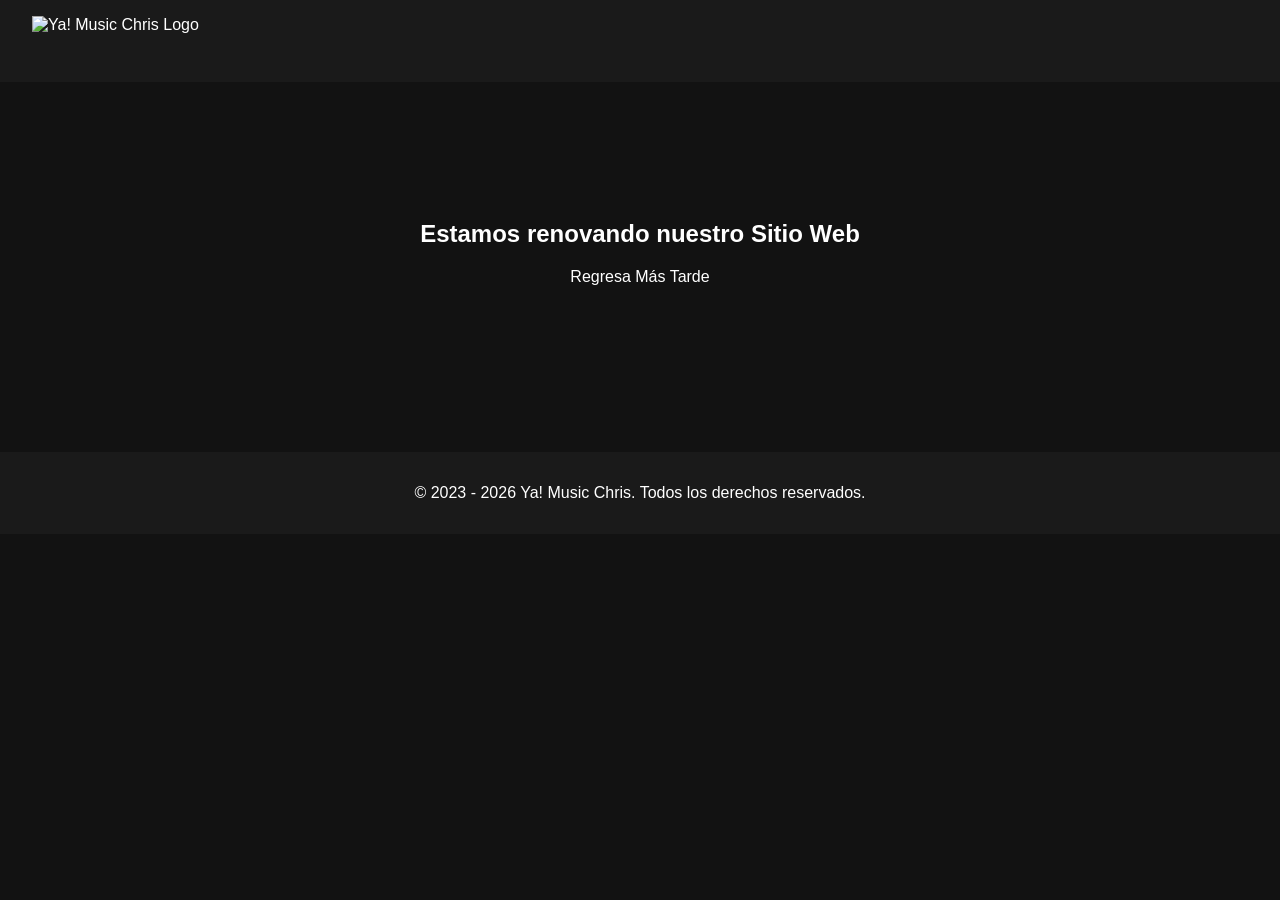
==== index.html @ 41fcadd3 "Add spacing in hero section of index.html" ====
<!DOCTYPE html>
<html lang="es">
<head>
    <meta charset="UTF-8">
    <meta name="viewport" content="width=device-width, initial-scale=1.0">
    <title>Estamos renovando nuestro Sitio Web - regresa más tarde</title>
    <link rel="icon" href="https://yamusicchris.github.io/C.png" type="image/x-icon">
    <style>
        /* CSS Embebido */
        body {
            margin: 0;
            font-family: 'Segoe UI', Tahoma, Geneva, Verdana, sans-serif;
            background-color: #121212;
            color: #ffffff;
        }
        a {
            color: #1DB954;
            text-decoration: none;
        }
        a:hover {
            text-decoration: underline;
        }
        header {
            display: flex;
            align-items: center;
            justify-content: space-between;
            padding: 1rem 2rem;
            background-color: #1a1a1a;
            position: sticky;
            top: 0;
            z-index: 1000;
        }
        header img {
            height: 50px;
        }
        nav a {
            margin-left: 2rem;
            font-weight: bold;
        }
        section {
            padding: 4rem 2rem;
            max-width: 1000px;
            margin: 0 auto;
            text-align: center;
        }
        .hero img {
            width: 100%;
            max-height: 400px;
            object-fit: cover;
            border-radius: 10px;
            margin-bottom: 2rem;
        }
        footer {
            text-align: center;
            padding: 2rem;
            background-color: #1a1a1a;
            margin-top: 2rem;
        }
        .video-container {
    position: relative;
    width: 100%;
    max-width: 1000px;
    margin: 0 auto;
    aspect-ratio: 16 / 9;
    overflow: hidden;
    border-radius: 12px;
}

.video-container iframe {
    position: absolute;
    inset: 0;
    width: 100%;
    height: 100%;
    border: none;
}
    </style>
</head>
<body>

<header>
    <img src="https://yamusicchris.github.io/icon.png" alt="Ya! Music Chris Logo">
</header>

<section class="hero">
    <br>
    <br>
    <br>
    <h1>Estamos renovando nuestro Sitio Web</h1>
    <p>Regresa Más Tarde</p>
    <br>
    <br>
    <br>
</section>

<footer>
    &copy; 2023 - 2026 Ya! Music Chris. Todos los derechos reservados.
</footer>

<script>
    console.log("Bienvenido a la consola de tu navegador, de la misma forma a la plataforma oficial de Ya! Music Chris en Español");
</script>

</body>
</html>
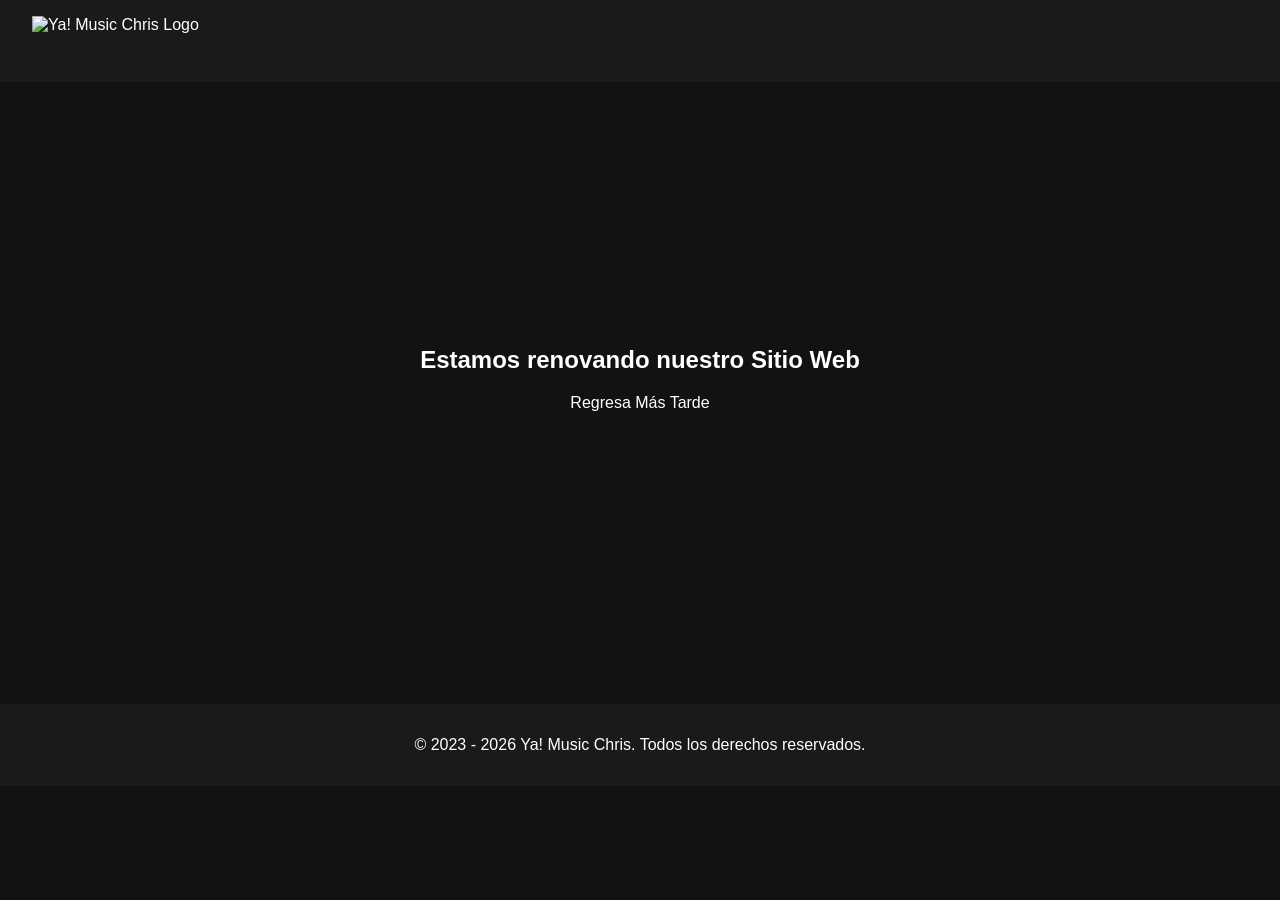
==== commit 8ea6fc64: "Add line breaks to hero section for improved spacing Added additional line breaks for spacing in the" ====
--- a/index.html
+++ b/index.html
@@ -85,8 +85,22 @@
     <br>
     <br>
     <br>
+    <br>
+    <br>
+    <br>
+    <br>
+    <br>
+    <br>
+    <br>
     <h1>Estamos renovando nuestro Sitio Web</h1>
     <p>Regresa Más Tarde</p>
+    <br>
+    <br>
+    <br>
+    <br>
+    <br>
+    <br>
+    <br>
     <br>
     <br>
     <br>
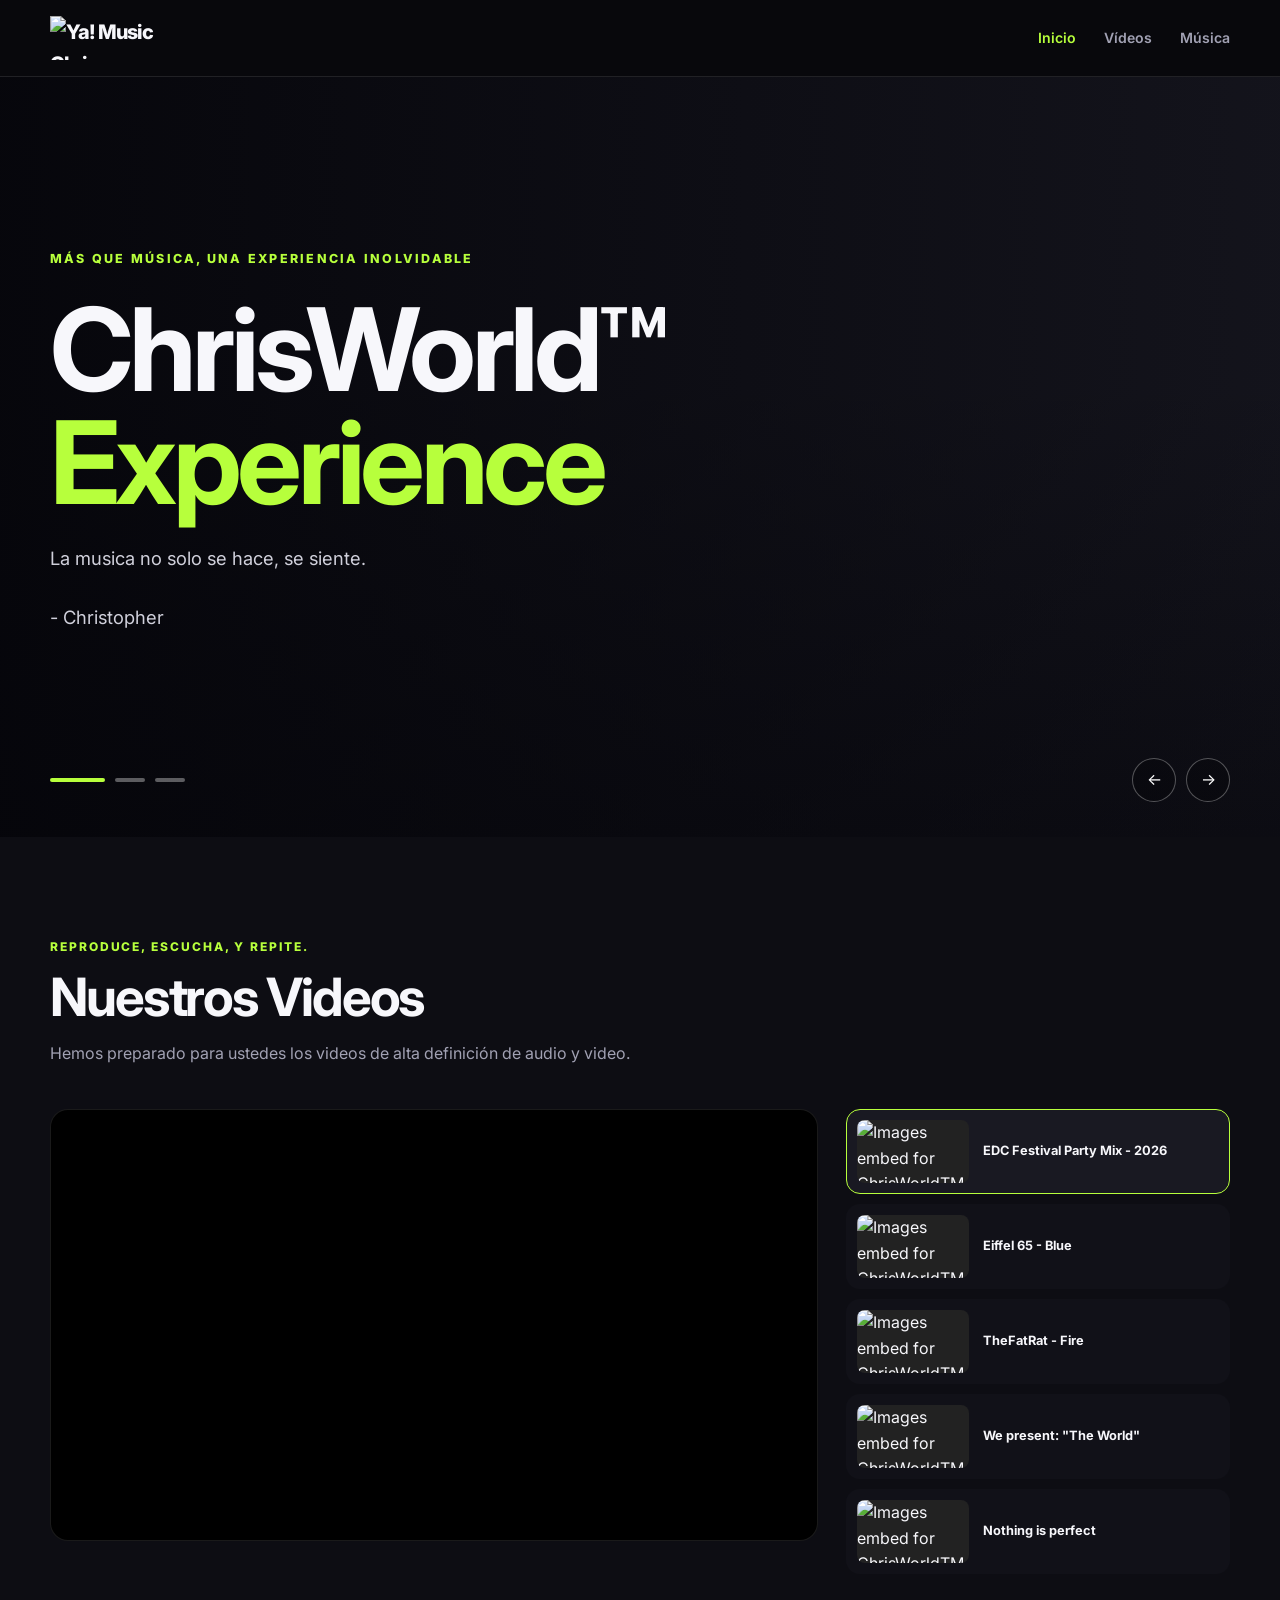
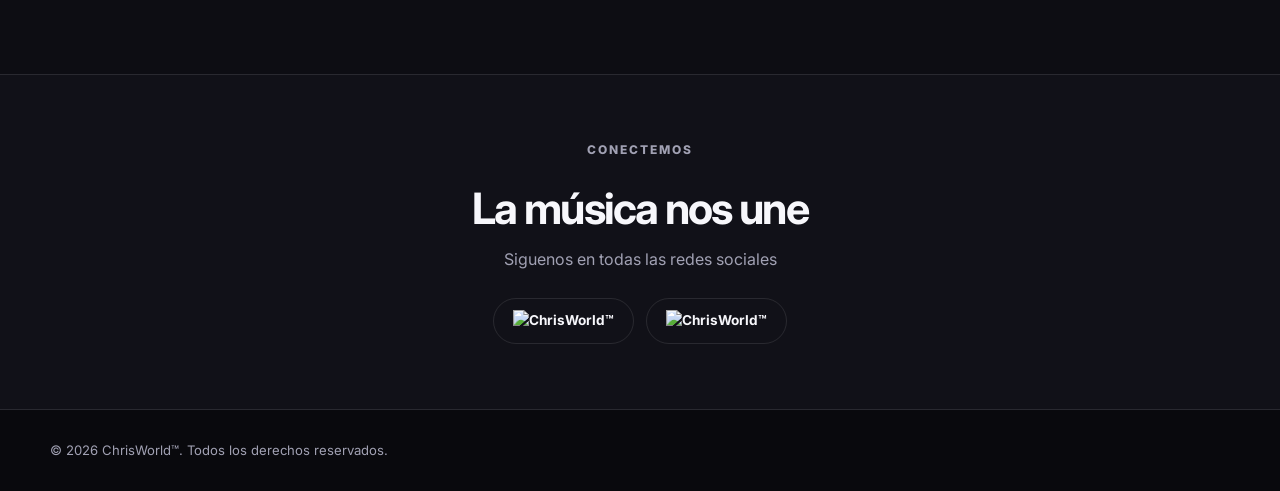
==== commit b5e5d28f: "Update index.html" ====
--- a/index.html
+++ b/index.html
@@ -1,118 +1,1261 @@
 <!DOCTYPE html>
 <html lang="es">
 <head>
-    <meta charset="UTF-8">
-    <meta name="viewport" content="width=device-width, initial-scale=1.0">
-    <title>Estamos renovando nuestro Sitio Web - regresa más tarde</title>
-    <link rel="icon" href="https://yamusicchris.github.io/C.png" type="image/x-icon">
-    <style>
-        /* CSS Embebido */
-        body {
-            margin: 0;
-            font-family: 'Segoe UI', Tahoma, Geneva, Verdana, sans-serif;
-            background-color: #121212;
-            color: #ffffff;
-        }
-        a {
-            color: #1DB954;
-            text-decoration: none;
-        }
-        a:hover {
-            text-decoration: underline;
-        }
-        header {
-            display: flex;
-            align-items: center;
-            justify-content: space-between;
-            padding: 1rem 2rem;
-            background-color: #1a1a1a;
-            position: sticky;
-            top: 0;
-            z-index: 1000;
-        }
-        header img {
-            height: 50px;
-        }
-        nav a {
-            margin-left: 2rem;
-            font-weight: bold;
-        }
-        section {
-            padding: 4rem 2rem;
-            max-width: 1000px;
-            margin: 0 auto;
-            text-align: center;
-        }
-        .hero img {
-            width: 100%;
-            max-height: 400px;
-            object-fit: cover;
-            border-radius: 10px;
-            margin-bottom: 2rem;
-        }
-        footer {
-            text-align: center;
-            padding: 2rem;
-            background-color: #1a1a1a;
-            margin-top: 2rem;
-        }
-        .video-container {
-    position: relative;
-    width: 100%;
-    max-width: 1000px;
-    margin: 0 auto;
-    aspect-ratio: 16 / 9;
-    overflow: hidden;
-    border-radius: 12px;
-}
-
-.video-container iframe {
-    position: absolute;
-    inset: 0;
-    width: 100%;
-    height: 100%;
-    border: none;
-}
-    </style>
+  <meta charset="UTF-8">
+  <meta name="viewport" content="width=device-width, initial-scale=1">
+  <meta name="theme-color" content="#09090d">
+
+  <title>Ya! Music Chris | Una experiencia inolvidable</title>
+
+  <link rel="icon" href="https://yamusicchris.github.io/C.png" type="image/png">
+  
+    <link rel="preconnect" href="https://fonts.googleapis.com">
+  <link rel="preconnect" href="https://fonts.gstatic.com" crossorigin>
+  <link href="https://fonts.googleapis.com/css2?family=Inter:wght@400;500;600;700;800&display=swap" rel="stylesheet">
+
+  <style>
+    /* =========================
+       VARIABLES Y BASE
+    ========================= */
+
+    :root {
+      color-scheme: dark;
+      --bg: #09090d;
+      --surface: #111118;
+      --surface-light: #191922;
+      --text: #f7f7fb;
+      --muted: #a1a1b3;
+      --accent: #b7ff3c;
+      --border: rgba(255,255,255,.1);
+      --radius: 18px;
+      --container: 1180px;
+    }
+
+    * {
+      box-sizing: border-box;
+      margin: 0;
+      padding: 0;
+    }
+
+    html {
+      scroll-behavior: smooth;
+      scroll-padding-top: 90px;
+    }
+
+    body {
+      background: var(--bg);
+      color: var(--text);
+      font-family: "Inter", sans-serif;
+      line-height: 1.6;
+      -webkit-font-smoothing: antialiased;
+    }
+
+    body, button, a {
+      -webkit-tap-highlight-color: transparent;
+    }
+
+    img {
+      display: block;
+      width: 100%;
+      height: auto;
+    }
+
+    a {
+      color: inherit;
+      text-decoration: none;
+    }
+
+    button {
+      font: inherit;
+    }
+
+    button, a {
+      touch-action: manipulation;
+    }
+
+    button:focus-visible,
+    a:focus-visible {
+      outline: 2px solid var(--accent);
+      outline-offset: 4px;
+    }
+
+    .container {
+      width: min(var(--container), calc(100% - 40px));
+      margin-inline: auto;
+    }
+
+    .section {
+      padding: 100px 0;
+    }
+
+    .section-header {
+      margin-bottom: 42px;
+    }
+
+    .eyebrow {
+      color: var(--accent);
+      font-size: .75rem;
+      font-weight: 800;
+      letter-spacing: .16em;
+      text-transform: uppercase;
+      margin-bottom: 12px;
+    }
+
+    h1, h2, h3, h4 {
+      line-height: 1.12;
+      letter-spacing: -.04em;
+    }
+
+    h2 {
+      font-size: clamp(2rem, 5vw, 3.3rem);
+    }
+
+    .section-description {
+      color: var(--muted);
+      margin-top: 14px;
+      max-width: 620px;
+    }
+
+    .section-header.center {
+      text-align: center;
+    }
+
+    .section-header.center .section-description {
+      margin-inline: auto;
+    }
+
+    .button {
+      display: inline-flex;
+      align-items: center;
+      justify-content: center;
+      gap: 10px;
+      min-height: 48px;
+      padding: 0 23px;
+      border-radius: 999px;
+      border: 1px solid transparent;
+      font-size: .9rem;
+      font-weight: 700;
+      transition: transform .2s, background .2s, color .2s;
+      cursor: pointer;
+    }
+
+    .button:hover {
+      transform: translateY(-2px);
+    }
+
+    .button-primary {
+      background: var(--accent);
+      color: #10120a;
+    }
+
+    .button-primary:hover {
+      background: #d0ff82;
+    }
+
+    .button-outline {
+      border-color: var(--border);
+      background: rgba(255,255,255,.04);
+    }
+
+    .button-outline:hover {
+      background: white;
+      color: #111;
+    }
+
+    /* =========================
+       NAVEGACIÓN
+    ========================= */
+
+    .site-header {
+      position: sticky;
+      top: 0;
+      z-index: 100;
+      background: rgba(9,9,13,.85);
+      backdrop-filter: blur(18px);
+      border-bottom: 1px solid var(--border);
+    }
+
+    .navbar {
+      min-height: 76px;
+      display: flex;
+      align-items: center;
+      justify-content: space-between;
+      gap: 24px;
+    }
+
+    .brand {
+      display: inline-flex;
+      align-items: center;
+      gap: 12px;
+      font-weight: 800;
+      font-size: 1.25rem;
+      letter-spacing: -.05em;
+    }
+
+    .brand img {
+      width: 148px;
+      max-height: 44px;
+      object-fit: contain;
+      object-position: left center;
+    }
+
+    .brand-symbol {
+      display: grid;
+      place-items: center;
+      width: 38px;
+      height: 38px;
+      background: var(--accent);
+      color: #111;
+      border-radius: 12px;
+    }
+
+    .nav-links {
+      display: flex;
+      align-items: center;
+      gap: 28px;
+      list-style: none;
+    }
+
+    .nav-links a {
+      color: var(--muted);
+      font-size: .88rem;
+      font-weight: 600;
+      transition: color .2s;
+    }
+
+    .nav-links a:hover,
+    .nav-links a.active {
+      color: var(--accent);
+    }
+
+    .menu-toggle {
+      display: none;
+      width: 44px;
+      height: 44px;
+      border: 1px solid var(--border);
+      background: var(--surface);
+      color: white;
+      border-radius: 12px;
+      cursor: pointer;
+      font-size: 1.35rem;
+    }
+
+    /* =========================
+       PORTADA / CARRUSEL
+    ========================= */
+
+    .hero {
+      position: relative;
+      min-height: min(760px, calc(100svh - 76px));
+      overflow: hidden;
+      isolation: isolate;
+      background: #171720;
+    }
+
+    .hero-slide {
+      position: absolute;
+      inset: 0;
+      display: flex;
+      align-items: center;
+      opacity: 0;
+      visibility: hidden;
+      transition: opacity .8s ease, visibility .8s;
+      background-size: cover;
+      background-position: center;
+    }
+
+    .hero-slide.active {
+      opacity: 1;
+      visibility: visible;
+      z-index: 1;
+    }
+
+    .hero-slide::before {
+      content: "";
+      position: absolute;
+      inset: 0;
+      z-index: -1;
+      background:
+        linear-gradient(90deg, rgba(5,5,10,.92), rgba(5,5,10,.45) 65%, rgba(5,5,10,.2)),
+        linear-gradient(0deg, rgba(5,5,10,.5), transparent 60%);
+    }
+
+    .hero-content {
+      max-width: 800px;
+      padding-block: 100px;
+    }
+
+    .hero-kicker {
+      color: var(--accent);
+      text-transform: uppercase;
+      letter-spacing: .18em;
+      font-size: .78rem;
+      font-weight: 800;
+      margin-bottom: 24px;
+    }
+
+    .hero h1 {
+      font-size: clamp(3.5rem, 9vw, 7.5rem);
+      line-height: .98;
+      margin-bottom: 25px;
+      max-width: 850px;
+    }
+
+    .hero h1 span {
+      color: var(--accent);
+    }
+
+    .hero-description {
+      color: #d0d0db;
+      font-size: clamp(1rem, 2vw, 1.15rem);
+      max-width: 530px;
+      margin-bottom: 32px;
+    }
+
+    .hero-controls {
+      position: absolute;
+      z-index: 5;
+      bottom: 35px;
+      left: 50%;
+      width: min(var(--container), calc(100% - 40px));
+      transform: translateX(-50%);
+      display: flex;
+      align-items: center;
+      gap: 10px;
+    }
+
+    .hero-dot {
+      width: 30px;
+      height: 4px;
+      border: 0;
+      border-radius: 5px;
+      background: rgba(255,255,255,.35);
+      cursor: pointer;
+      transition: width .25s, background .25s;
+    }
+
+    .hero-dot.active {
+      width: 55px;
+      background: var(--accent);
+    }
+
+    .hero-arrow {
+      margin-left: auto;
+      width: 44px;
+      height: 44px;
+      border: 1px solid rgba(255,255,255,.3);
+      background: rgba(0,0,0,.2);
+      color: white;
+      border-radius: 50%;
+      cursor: pointer;
+    }
+
+    .hero-arrow + .hero-arrow {
+      margin-left: 0;
+    }
+
+    /* =========================
+       EVENTO DESTACADO
+    ========================= */
+
+    .featured {
+      background:
+        radial-gradient(ellipse at 15% 20%, rgba(183,255,60,.08), transparent 45%),
+        var(--bg);
+    }
+
+    .featured-card {
+      display: grid;
+      grid-template-columns: 1.15fr 1fr;
+      overflow: hidden;
+      border: 1px solid var(--border);
+      border-radius: 26px;
+      background: var(--surface);
+    }
+
+    .featured-image {
+      min-height: 350px;
+      background: #20202b url("images/events-02-571x313.jpg") center/cover no-repeat;
+    }
+
+    .featured-content {
+      display: flex;
+      flex-direction: column;
+      justify-content: center;
+      align-items: flex-start;
+      padding: clamp(25px, 5vw, 60px);
+    }
+
+    .featured-content h3 {
+      font-size: clamp(2rem, 4vw, 3.4rem);
+      margin-bottom: 18px;
+    }
+
+    .featured-content p {
+      color: var(--muted);
+      margin-bottom: 25px;
+    }
+
+    .event-meta {
+      color: var(--accent);
+      font-size: .85rem;
+      font-weight: 700;
+      margin-bottom: 15px;
+    }
+
+    /* =========================
+       VIDEOS
+    ========================= */
+
+    .video-section {
+      background: #0d0d13;
+    }
+
+    .video-layout {
+      display: grid;
+      grid-template-columns: minmax(0, 1.6fr) minmax(260px, .8fr);
+      gap: 28px;
+      align-items: start;
+    }
+
+    .video-player {
+      overflow: hidden;
+      aspect-ratio: 16 / 9;
+      border-radius: var(--radius);
+      background: #000;
+      border: 1px solid var(--border);
+    }
+
+    .video-player iframe {
+      width: 100%;
+      height: 100%;
+      border: 0;
+    }
+
+    .video-list {
+      display: grid;
+      gap: 10px;
+    }
+
+    .video-item {
+      display: grid;
+      grid-template-columns: 112px 1fr;
+      align-items: center;
+      gap: 14px;
+      padding: 10px;
+      text-align: left;
+      border: 1px solid transparent;
+      border-radius: 14px;
+      background: var(--surface);
+      color: var(--text);
+      cursor: pointer;
+      transition: background .2s, border-color .2s;
+    }
+
+    .video-item:hover,
+    .video-item.active {
+      background: var(--surface-light);
+      border-color: var(--accent);
+    }
+
+    .video-item img {
+      aspect-ratio: 16 / 9;
+      object-fit: cover;
+      border-radius: 8px;
+      background: #222;
+    }
+
+    .video-item span {
+      font-size: .8rem;
+      font-weight: 700;
+      line-height: 1.4;
+    }
+
+    /* =========================
+       GALERÍA
+    ========================= */
+
+    .gallery-grid {
+      display: grid;
+      grid-template-columns: repeat(4, minmax(0, 1fr));
+      gap: 16px;
+    }
+
+    .gallery-card {
+      position: relative;
+      overflow: hidden;
+      aspect-ratio: 4 / 5;
+      border-radius: var(--radius);
+      background: var(--surface);
+      isolation: isolate;
+    }
+
+    .gallery-card img {
+      width: 100%;
+      height: 100%;
+      object-fit: cover;
+      transition: transform .5s;
+    }
+
+    .gallery-card:hover img {
+      transform: scale(1.07);
+    }
+
+    .gallery-card::after {
+      content: "";
+      position: absolute;
+      inset: 30% 0 0;
+      background: linear-gradient(transparent, rgba(0,0,0,.9));
+      z-index: 0;
+    }
+
+    .gallery-caption {
+      position: absolute;
+      z-index: 1;
+      left: 20px;
+      right: 15px;
+      bottom: 20px;
+    }
+
+    .gallery-caption h3 {
+      font-size: 1.1rem;
+      margin-bottom: 5px;
+    }
+
+    .gallery-caption time {
+      color: #ddd;
+      font-size: .78rem;
+    }
+
+    /* =========================
+       NOTICIAS
+    ========================= */
+
+    .news-section {
+      background: #0d0d13;
+    }
+
+    .news-grid {
+      display: grid;
+      grid-template-columns: repeat(3, minmax(0, 1fr));
+      gap: 24px;
+    }
+
+    .news-card {
+      overflow: hidden;
+      border: 1px solid var(--border);
+      border-radius: var(--radius);
+      background: var(--surface);
+      transition: transform .25s, border-color .25s;
+    }
+
+    .news-card:hover {
+      transform: translateY(-5px);
+      border-color: rgba(183,255,60,.5);
+    }
+
+    .news-image {
+      overflow: hidden;
+      aspect-ratio: 4 / 3;
+      background: #20202b;
+    }
+
+    .news-image img {
+      height: 100%;
+      object-fit: cover;
+      transition: transform .4s;
+    }
+
+    .news-card:hover .news-image img {
+      transform: scale(1.05);
+    }
+
+    .news-content {
+      padding: 25px;
+    }
+
+    .news-content time {
+      color: var(--accent);
+      font-size: .77rem;
+      font-weight: 700;
+    }
+
+    .news-content h3 {
+      font-size: 1.15rem;
+      margin: 14px 0 18px;
+      line-height: 1.4;
+      letter-spacing: -.02em;
+    }
+
+    .text-link {
+      display: inline-flex;
+      align-items: center;
+      gap: 8px;
+      color: var(--accent);
+      font-size: .86rem;
+      font-weight: 700;
+    }
+
+    .text-link:hover {
+      text-decoration: underline;
+    }
+
+    /* =========================
+       GIRA Y FECHAS
+    ========================= */
+
+    .tour-section {
+      background:
+        radial-gradient(ellipse at 85% 40%, rgba(183,255,60,.06), transparent 45%),
+        var(--bg);
+    }
+
+    .tour-layout {
+      display: grid;
+      grid-template-columns: .8fr 1.2fr;
+      gap: 55px;
+      align-items: start;
+    }
+
+    .tour-intro {
+      position: sticky;
+      top: 110px;
+    }
+
+    .tour-intro p {
+      color: var(--muted);
+      margin: 20px 0 28px;
+    }
+
+    .tour-list {
+      display: grid;
+      gap: 12px;
+    }
+
+    .tour-item {
+      display: grid;
+      grid-template-columns: 64px 1fr auto;
+      gap: 20px;
+      align-items: center;
+      padding: 20px;
+      border: 1px solid var(--border);
+      border-radius: 16px;
+      background: var(--surface);
+      transition: border-color .2s;
+    }
+
+    .tour-item:hover {
+      border-color: var(--accent);
+    }
+
+    .tour-date {
+      text-align: center;
+      color: var(--accent);
+    }
+
+    .tour-date strong {
+      display: block;
+      font-size: 1.8rem;
+      line-height: 1.1;
+    }
+
+    .tour-date span {
+      font-size: .7rem;
+      text-transform: uppercase;
+      font-weight: 800;
+    }
+
+    .tour-info h3 {
+      font-size: 1rem;
+      letter-spacing: -.02em;
+      margin-bottom: 5px;
+    }
+
+    .tour-info p {
+      color: var(--muted);
+      font-size: .8rem;
+    }
+
+    .tour-item .button {
+      min-height: 38px;
+      padding-inline: 15px;
+      font-size: .78rem;
+    }
+
+    /* =========================
+       REDES Y PIE DE PÁGINA
+    ========================= */
+
+    .social-section {
+      padding: 65px 0;
+      border-block: 1px solid var(--border);
+      text-align: center;
+      background: var(--surface);
+    }
+
+    .social-section h2 {
+      font-size: clamp(1.8rem, 4vw, 2.7rem);
+      margin-bottom: 15px;
+    }
+
+    .social-section p {
+      color: var(--muted);
+      margin-bottom: 25px;
+    }
+
+    .social-links {
+      display: flex;
+      justify-content: center;
+      flex-wrap: wrap;
+      gap: 12px;
+    }
+
+    .social-links a {
+      padding: 11px 19px;
+      border: 1px solid var(--border);
+      border-radius: 999px;
+      font-size: .85rem;
+      font-weight: 700;
+      transition: color .2s, border-color .2s;
+    }
+
+    .social-links a:hover {
+      color: var(--accent);
+      border-color: var(--accent);
+    }
+
+    .site-footer {
+      padding: 30px 0;
+    }
+
+    .footer-inner {
+      display: flex;
+      justify-content: space-between;
+      align-items: center;
+      flex-wrap: wrap;
+      gap: 18px;
+    }
+
+    .footer-inner p,
+    .footer-inner a {
+      color: var(--muted);
+      font-size: .82rem;
+    }
+
+    .footer-inner a:hover {
+      color: var(--accent);
+    }
+
+    /* =========================
+       RESPONSIVE
+    ========================= */
+
+    @media (max-width: 900px) {
+      .nav-links {
+        gap: 17px;
+      }
+
+      .navbar > .button {
+        display: none;
+      }
+
+      .video-layout {
+        grid-template-columns: 1fr;
+      }
+
+      .video-list {
+        grid-template-columns: repeat(2, minmax(0, 1fr));
+      }
+
+      .gallery-grid {
+        grid-template-columns: repeat(2, minmax(0, 1fr));
+      }
+
+      .tour-layout {
+        grid-template-columns: 1fr;
+        gap: 35px;
+      }
+
+      .tour-intro {
+        position: static;
+      }
+    }
+
+    @media (max-width: 640px) {
+      .container {
+        width: calc(100% - 32px);
+      }
+
+      .section {
+        padding: 70px 0;
+      }
+
+      .navbar {
+        min-height: 68px;
+      }
+
+      .brand img {
+        width: 125px;
+      }
+
+      .menu-toggle {
+        display: block;
+      }
+
+      .nav-links {
+        position: absolute;
+        top: calc(100% + 1px);
+        left: 0;
+        right: 0;
+        display: none;
+        flex-direction: column;
+        align-items: stretch;
+        gap: 0;
+        padding: 10px 16px 18px;
+        background: #0d0d13;
+        border-bottom: 1px solid var(--border);
+      }
+
+      .nav-links.open {
+        display: flex;
+      }
+
+      .nav-links a {
+        display: block;
+        padding: 13px 8px;
+      }
+
+      .hero {
+        min-height: 650px;
+        min-height: min(740px, calc(100svh - 68px));
+      }
+
+      .hero-slide {
+        background-position: 60% center;
+      }
+
+      .hero-slide::before {
+        background: linear-gradient(90deg, rgba(5,5,10,.88), rgba(5,5,10,.4)),
+                    linear-gradient(0deg, rgba(5,5,10,.65), transparent);
+      }
+
+      .hero-content {
+        padding-block: 75px;
+      }
+
+      .hero h1 {
+        font-size: clamp(3rem, 13vw, 5rem);
+      }
+
+      .hero-controls {
+        bottom: 20px;
+      }
+
+      .featured-card {
+        grid-template-columns: 1fr;
+      }
+
+      .featured-image {
+        min-height: 240px;
+      }
+
+      .featured-content {
+        padding: 28px;
+      }
+
+      .video-list {
+        grid-template-columns: 1fr;
+      }
+
+      .gallery-grid {
+        gap: 10px;
+      }
+
+      .gallery-caption {
+        left: 12px;
+        bottom: 12px;
+      }
+
+      .gallery-caption h3 {
+        font-size: .9rem;
+      }
+
+      .news-grid {
+        grid-template-columns: 1fr;
+      }
+
+      .tour-item {
+        grid-template-columns: 48px 1fr;
+        gap: 14px;
+        padding: 15px;
+      }
+
+      .tour-date strong {
+        font-size: 1.5rem;
+      }
+
+      .tour-item .button {
+        grid-column: 2;
+        justify-self: start;
+      }
+
+      .footer-inner {
+        flex-direction: column;
+        align-items: flex-start;
+      }
+    }
+
+    @media (prefers-reduced-motion: reduce) {
+      *,
+      *::before,
+      *::after {
+        scroll-behavior: auto !important;
+        animation-duration: .01ms !important;
+        transition-duration: .01ms !important;
+      }
+    }
+  </style>
 </head>
+
 <body>
 
-<header>
-    <img src="https://yamusicchris.github.io/icon.png" alt="Ya! Music Chris Logo">
-</header>
-
-<section class="hero">
-    <br>
-    <br>
-    <br>
-    <br>
-    <br>
-    <br>
-    <br>
-    <br>
-    <br>
-    <br>
-    <h1>Estamos renovando nuestro Sitio Web</h1>
-    <p>Regresa Más Tarde</p>
-    <br>
-    <br>
-    <br>
-    <br>
-    <br>
-    <br>
-    <br>
-    <br>
-    <br>
-    <br>
-</section>
-
-<footer>
-    &copy; 2023 - 2026 Ya! Music Chris. Todos los derechos reservados.
-</footer>
-
-<script>
-    console.log("Bienvenido a la consola de tu navegador, de la misma forma a la plataforma oficial de Ya! Music Chris en Español");
-</script>
+  <!-- NAVEGACIÓN -->
+  <header class="site-header">
+    <nav class="navbar container" aria-label="Navegación principal">
+
+      <a class="brand" href="#inicio">
+        <img
+          src="https://yamusicchris.github.io/icon.png"
+          alt="Ya! Music Chris"
+          width="30"
+          height="30"
+        >
+      </a>
+
+      <button
+        class="menu-toggle"
+        type="button"
+        aria-label="Abrir menú"
+        aria-expanded="false"
+        aria-controls="nav-links"
+      >
+        ☰
+      </button>
+      
+      <ul class="nav-links" id="nav-links">
+        <li><a class="active" href="#inicio">Inicio</a></li>
+        <li><a href="#videos">Vídeos</a></li>
+        <li><a href="https://example.com">Música</a></li>
+      </ul>
+    </nav>
+  </header>
+  
+  <main>
+
+    <!-- Part 1 -->
+    <section class="hero" id="inicio" aria-label="Presentación">
+
+      <article
+        class="hero-slide active"
+        aria-hidden="false"
+      >
+        <div class="container">
+          <div class="hero-content">
+            <p class="hero-kicker">Más que música, una experiencia inolvidable</p>
+            <h1>ChrisWorld™ <span>Experience</span></h1>
+            <p class="hero-description">
+               La musica no solo se hace, se siente.
+              <br>
+              <br>
+              - Christopher
+              <br>
+            </p>
+          </div>
+        </div>
+      </article>
+
+      <article
+        class="hero-slide"
+        aria-hidden="true"
+      >
+        <div class="container">
+          <div class="hero-content">
+            <p class="hero-kicker">Experimenta la mejor musica</p>
+            <h1>Elige tu <span>Musica Favorita</span></h1>
+            <p class="hero-description">
+              Seleccionamos, corregimos y creamos desde el corazón la musica que te puede encantar.
+              <br>
+              <br>
+              - Ya! Music Chris
+              <br>
+            </p>
+          </div>
+        </div>
+      </article>
+
+      <article
+        class="hero-slide"
+        aria-hidden="true"
+      >
+        <div class="container">
+          <div class="hero-content">
+            <p class="hero-kicker">El sonido del siguiente nivel</p>
+            <h1>Complementamos la <span>Alta Calidad</span></h1>
+            <p class="hero-description">
+             Con ChrisWorld™ la musica se convirtio de calidad común a una calidad impresionante y videos en 4K con la fluidez que impresiona.
+              <br>
+              <br>
+              - Ya! Gamer Chris
+              <br>
+            </p>
+          </div>
+        </div>
+      </article>
+
+      <div class="hero-controls" aria-label="Controles del carrusel">
+        <button class="hero-dot active" aria-label="Mostrar diapositiva 1" aria-pressed="true"></button>
+        <button class="hero-dot" aria-label="Mostrar diapositiva 2" aria-pressed="false"></button>
+        <button class="hero-dot" aria-label="Mostrar diapositiva 3" aria-pressed="false"></button>
+
+        <button class="hero-arrow" id="hero-prev" aria-label="Diapositiva anterior">←</button>
+        <button class="hero-arrow" id="hero-next" aria-label="Siguiente diapositiva">→</button>
+      </div>
+
+    </section>
+    
+    <!-- Part 2 -->
+    <section class="section video-section" id="videos">
+      <div class="container">
+
+        <div class="section-header">
+          <p class="eyebrow">Reproduce, escucha, y repite.</p>
+          <h2>Nuestros Videos</h2>
+          <p class="section-description">
+            Hemos preparado para ustedes los videos de alta definición de audio y video.
+          </p>
+        </div>
+
+        <div class="video-layout">
+
+          <div class="video-player">
+            <iframe
+              id="main-video"
+              src="https://www.youtube-nocookie.com/embed/hJcjKA6ChP8"
+              title="Video musical"
+              loading="lazy"
+              allow="accelerometer; autoplay; clipboard-write; encrypted-media; gyroscope; picture-in-picture; web-share"
+              referrerpolicy="strict-origin-when-cross-origin"
+              allowfullscreen
+            ></iframe>
+          </div>
+
+          <div class="video-list" aria-label="Seleccionar video">
+
+            <button class="video-item active" data-video="hJcjKA6ChP8">
+              <img src="https://yamusicchris.github.io/yt.covers.ymc.com/hJcjKA6ChP8.png" alt="Images embed for ChrisWorldTM" loading="lazy">
+              <span>EDC Festival Party Mix - 2026</span>
+            </button>
+
+            <button class="video-item" data-video="AyefSDCP_jM">
+              <img src="https://yamusicchris.github.io/yt.covers.ymc.com/AyefSDCP_jM.png" alt="Images embed for ChrisWorldTM" loading="lazy">
+              <span>Eiffel 65 - Blue</span>
+            </button>
+
+            <button class="video-item" data-video="dWav3cn7fWU">
+              <img src="https://yamusicchris.github.io/yt.covers.ymc.com/dWav3cn7fWU.png" alt="Images embed for ChrisWorldTM" loading="lazy">
+              <span>TheFatRat - Fire</span>
+            </button>
+
+            <button class="video-item" data-video="LlQKPcQcAPY">
+              <img src="https://yamusicchris.github.io/yt.covers.ymc.com/LlQKPcQcAPY.png" alt="Images embed for ChrisWorldTM" loading="lazy">
+              <span>We present: "The World"</span>
+            </button>
+
+            <button class="video-item" data-video="0oFWokJU8Co">
+              <img src="https://yamusicchris.github.io/yt.covers.ymc.com/0oFWokJU8Co.png" alt="Images embed for ChrisWorldTM" loading="lazy">
+              <span>Nothing is perfect</span>
+            </button>
+
+          </div>
+        </div>
+      </div>
+    </section>
+
+
+    <!-- REDES SOCIALES -->
+    <section class="social-section" id="contacto">
+      <div class="container">
+        <p class="eyebrow">Conectemos</p>
+        <h2>La música nos une</h2>
+        <p>Siguenos en todas las redes sociales</p>
+
+        <div class="social-links">
+          
+          <a href="https://instagram.com/ChrisWorldTM.Official" aria-label="Instagram"><img src="https://yamusicchris.github.io/instagram.png" alt="ChrisWorld™" style="max-height: 45px; width: 100%; object-fit: contain;"></a>
+          <a href="https://YouTube.com/@YaMusicChris.Official" aria-label="YouTube"><img src="https://yamusicchris.github.io/YouTube.png" alt="ChrisWorld™" style="max-height: 45px; width: 100%; object-fit: contain;"></a>
+        </div>
+      </div>
+    </section>
+
+  </main>
+
+  <!-- PIE DE PÁGINA -->
+  <footer class="site-footer">
+    <div class="container footer-inner">
+      <p>
+        © <span id="current-year"></span> ChrisWorld™.
+        Todos los derechos reservados.
+      </p>
+    </div>
+  </footer>
+
+  <script>
+    "use strict";
+
+    const menuToggle = document.querySelector(".menu-toggle");
+    const navLinks = document.querySelector(".nav-links");
+
+    function closeMenu() {
+      navLinks.classList.remove("open");
+      menuToggle.setAttribute("aria-expanded", "false");
+      menuToggle.setAttribute("aria-label", "Abrir menú");
+      menuToggle.textContent = "☰";
+    }
+
+    menuToggle.addEventListener("click", () => {
+      const isOpen = navLinks.classList.toggle("open");
+
+      menuToggle.setAttribute("aria-expanded", String(isOpen));
+      menuToggle.setAttribute(
+        "aria-label",
+        isOpen ? "Cerrar menú" : "Abrir menú"
+      );
+      menuToggle.textContent = isOpen ? "✕" : "☰";
+    });
+
+    navLinks.querySelectorAll("a").forEach(link => {
+      link.addEventListener("click", closeMenu);
+    });
+
+    document.addEventListener("keydown", event => {
+      if (event.key === "Escape") closeMenu();
+    });
+
+    /* =========================
+       CARRUSEL PRINCIPAL
+    ========================= */
+
+    const slides = [...document.querySelectorAll(".hero-slide")];
+    const dots = [...document.querySelectorAll(".hero-dot")];
+    const hero = document.querySelector(".hero");
+
+    let currentSlide = 0;
+    let carouselTimer;
+
+    const reducedMotion = window.matchMedia(
+      "(prefers-reduced-motion: reduce)"
+    );
+
+    function showSlide(index) {
+      currentSlide = (index + slides.length) % slides.length;
+
+      slides.forEach((slide, i) => {
+        const active = i === currentSlide;
+
+        slide.classList.toggle("active", active);
+        slide.setAttribute("aria-hidden", String(!active));
+      });
+
+      dots.forEach((dot, i) => {
+        const active = i === currentSlide;
+
+        dot.classList.toggle("active", active);
+        dot.setAttribute("aria-pressed", String(active));
+      });
+    }
+
+    function stopCarousel() {
+      clearInterval(carouselTimer);
+    }
+
+    function startCarousel() {
+      stopCarousel();
+
+      if (reducedMotion.matches) return;
+
+      carouselTimer = setInterval(() => {
+        showSlide(currentSlide + 1);
+      }, 5000);
+    }
+
+    dots.forEach((dot, i) => {
+      dot.addEventListener("click", () => {
+        showSlide(i);
+        startCarousel();
+      });
+    });
+
+    document.querySelector("#hero-prev").addEventListener("click", () => {
+      showSlide(currentSlide - 1);
+      startCarousel();
+    });
+
+    document.querySelector("#hero-next").addEventListener("click", () => {
+      showSlide(currentSlide + 1);
+      startCarousel();
+    });
+
+    hero.addEventListener("mouseenter", stopCarousel);
+    hero.addEventListener("mouseleave", startCarousel);
+
+    hero.addEventListener("focusin", stopCarousel);
+    hero.addEventListener("focusout", startCarousel);
+
+    document.addEventListener("visibilitychange", () => {
+      if (document.hidden) {
+        stopCarousel();
+      } else {
+        startCarousel();
+      }
+    });
+
+    reducedMotion.addEventListener("change", startCarousel);
+
+    startCarousel();
+
+    /* =========================
+       SELECTOR DE VIDEOS
+    ========================= */
+
+    const videoFrame = document.querySelector("#main-video");
+    const videoButtons = document.querySelectorAll(".video-item");
+
+    videoButtons.forEach(button => {
+      button.addEventListener("click", () => {
+        const videoId = button.dataset.video;
+
+        if (!videoId) return;
+
+        videoFrame.src =
+          "https://www.youtube-nocookie.com/embed/" +
+          encodeURIComponent(videoId);
+
+        videoButtons.forEach(item => {
+          const active = item === button;
+
+          item.classList.toggle("active", active);
+          item.setAttribute("aria-pressed", String(active));
+        });
+      });
+    });
+
+    /* =========================
+       AÑO AUTOMÁTICO
+    ========================= */
+
+    document.querySelector("#current-year").textContent =
+      new Date().getFullYear();
+  </script>
 
 </body>
 </html>
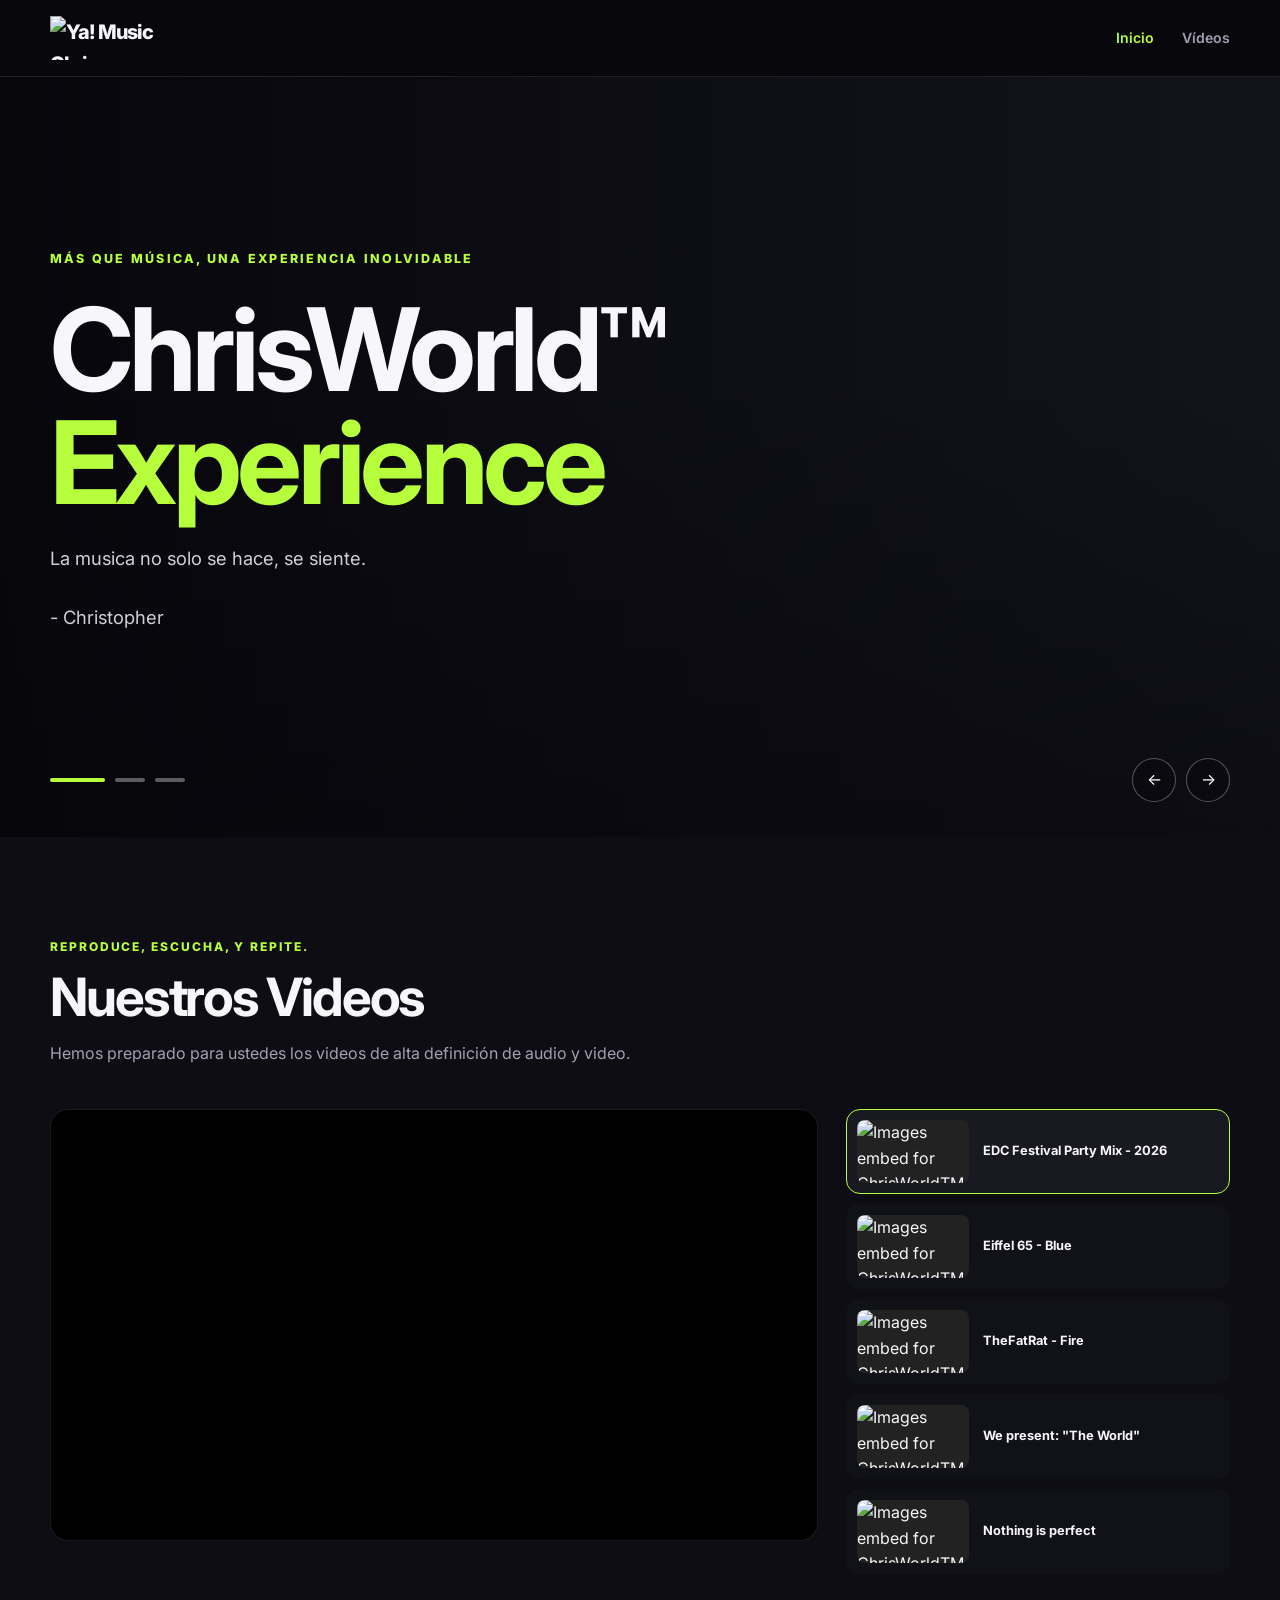
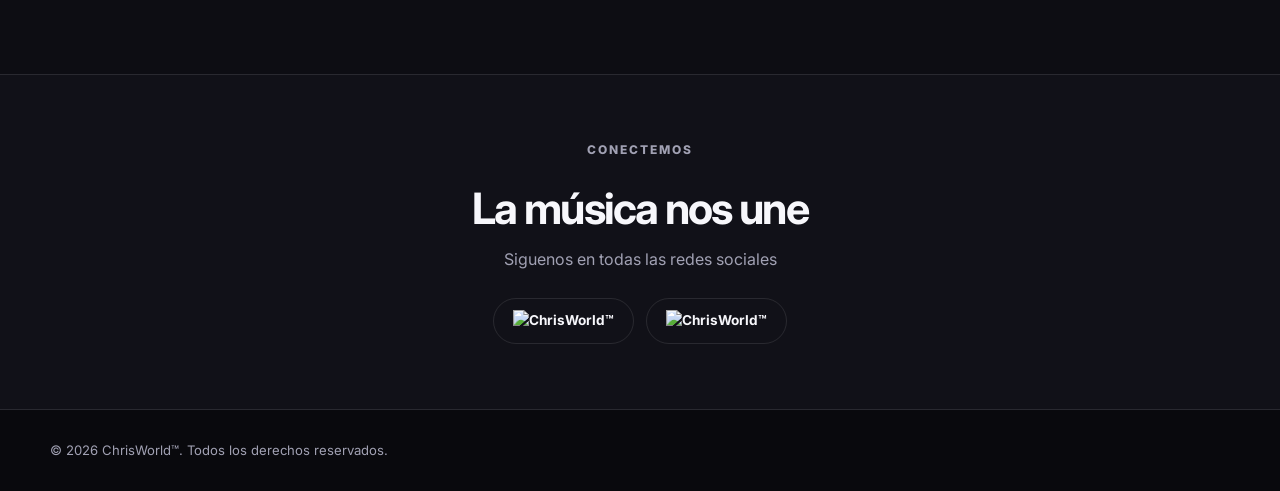
==== commit 125b82bf: "Remove Música link from navigation" ====
--- a/index.html
+++ b/index.html
@@ -945,7 +945,6 @@
       <ul class="nav-links" id="nav-links">
         <li><a class="active" href="#inicio">Inicio</a></li>
         <li><a href="#videos">Vídeos</a></li>
-        <li><a href="https://example.com">Música</a></li>
       </ul>
     </nav>
   </header>
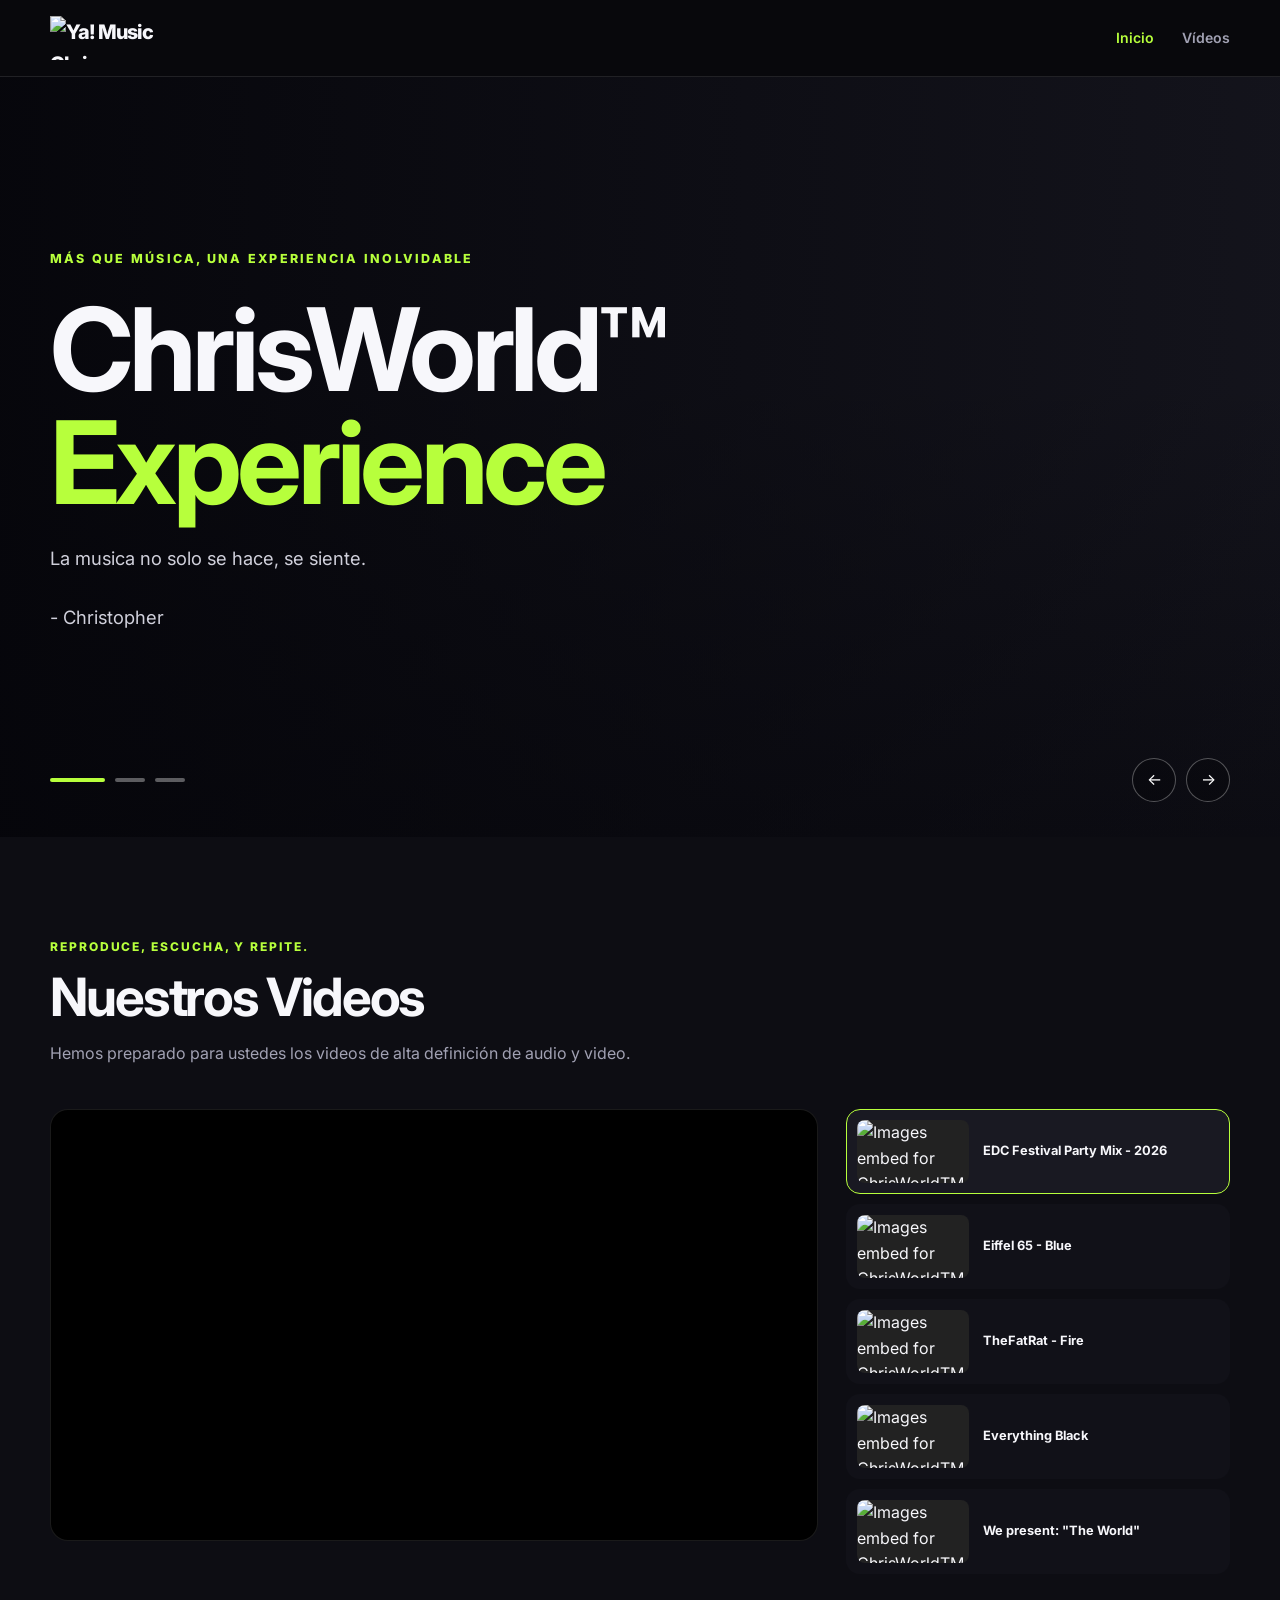
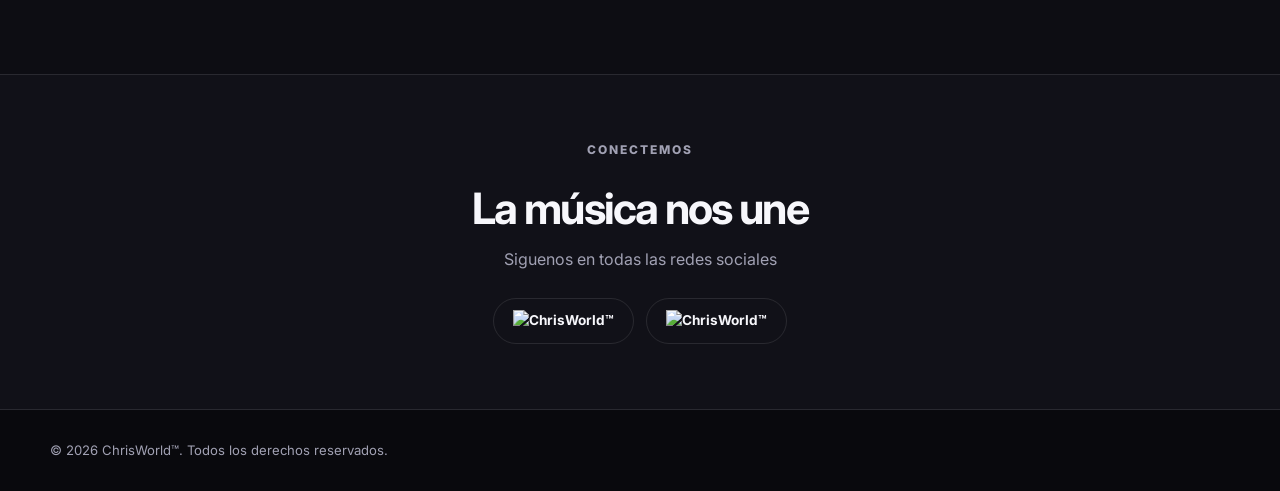
==== commit d4d7e8ac: "Update video items in index.html Removed a button for 'Nothing is perfect' and added a new button fo" ====
--- a/index.html
+++ b/index.html
@@ -1065,14 +1065,14 @@
               <span>TheFatRat - Fire</span>
             </button>
 
+            <button class="video-item" data-video="HrcMdZ9bzQ0">
+              <img src="https://yamusicchris.github.io/yt.covers.ymc.com/HrcMdZ9bzQ0.png" alt="Images embed for ChrisWorldTM" loading="lazy">
+              <span>Everything Black</span>
+            </button>
+            
             <button class="video-item" data-video="LlQKPcQcAPY">
               <img src="https://yamusicchris.github.io/yt.covers.ymc.com/LlQKPcQcAPY.png" alt="Images embed for ChrisWorldTM" loading="lazy">
               <span>We present: "The World"</span>
-            </button>
-
-            <button class="video-item" data-video="0oFWokJU8Co">
-              <img src="https://yamusicchris.github.io/yt.covers.ymc.com/0oFWokJU8Co.png" alt="Images embed for ChrisWorldTM" loading="lazy">
-              <span>Nothing is perfect</span>
             </button>
 
           </div>
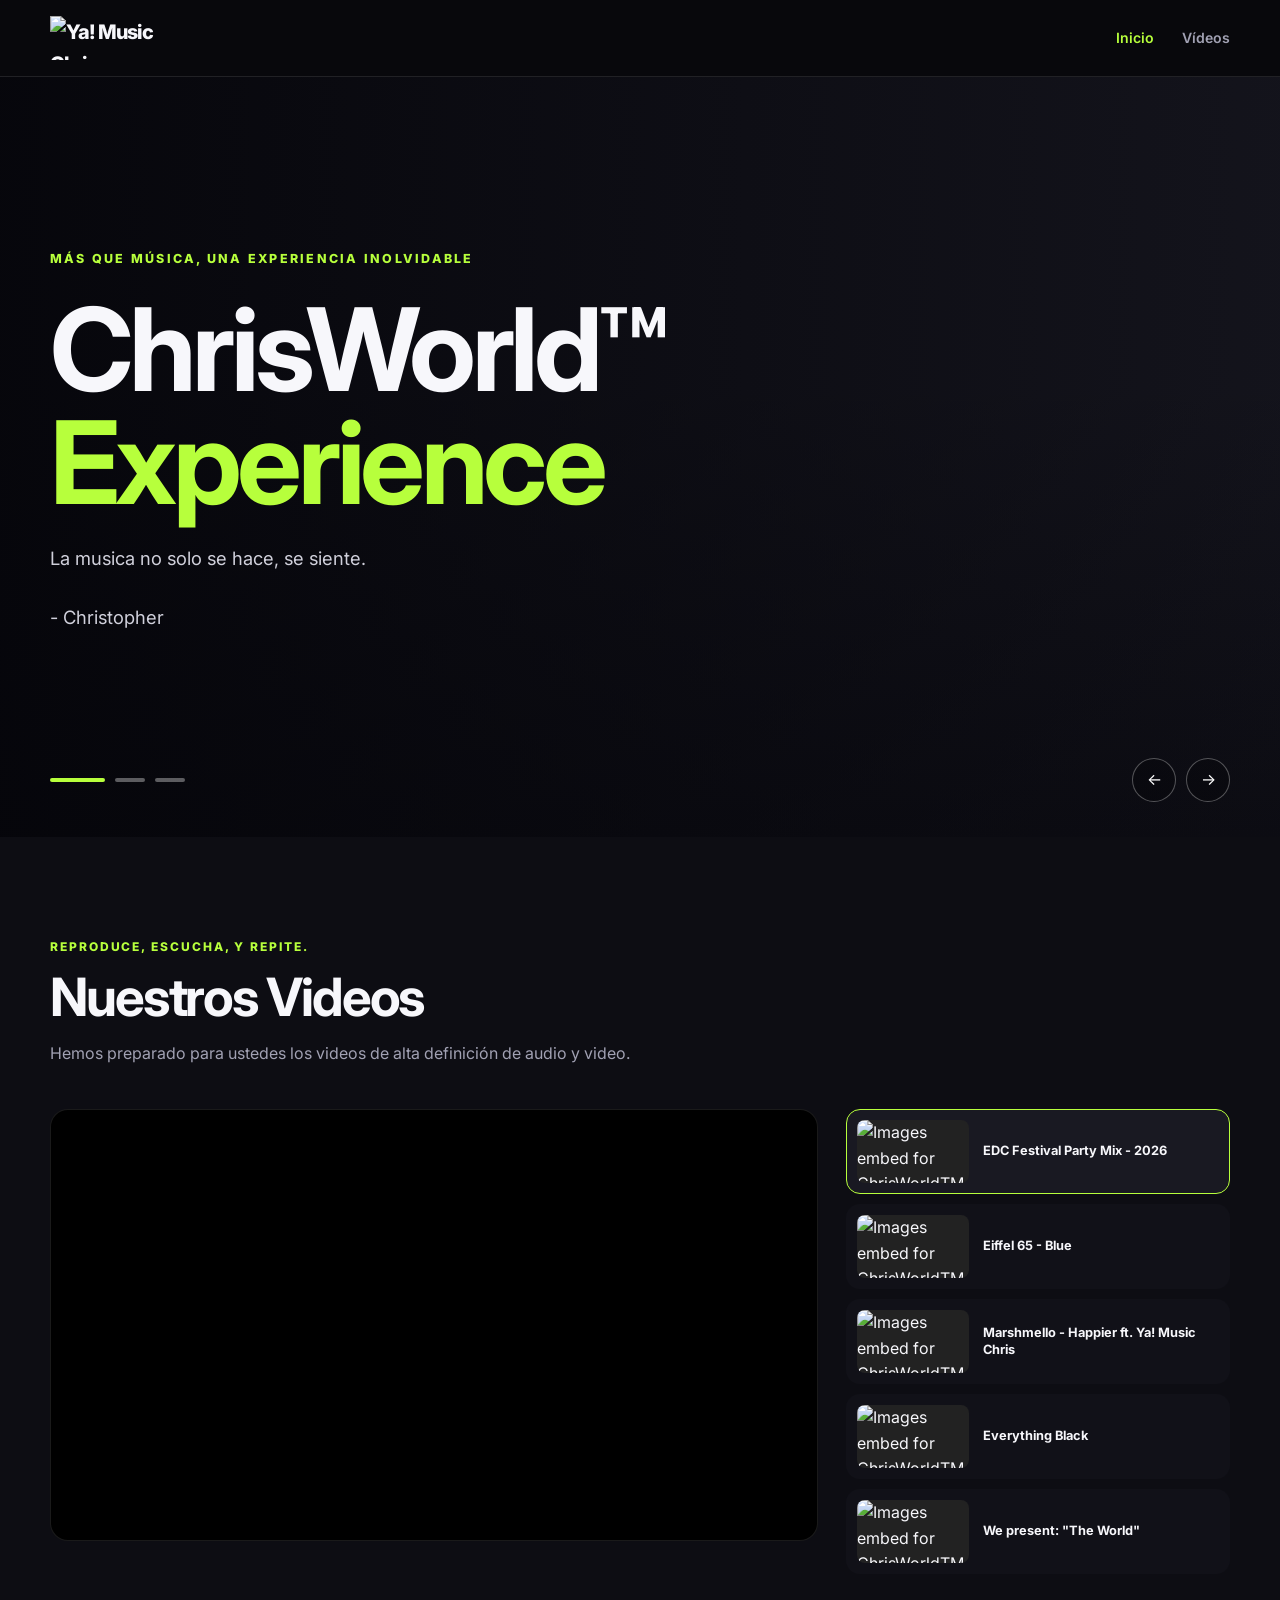
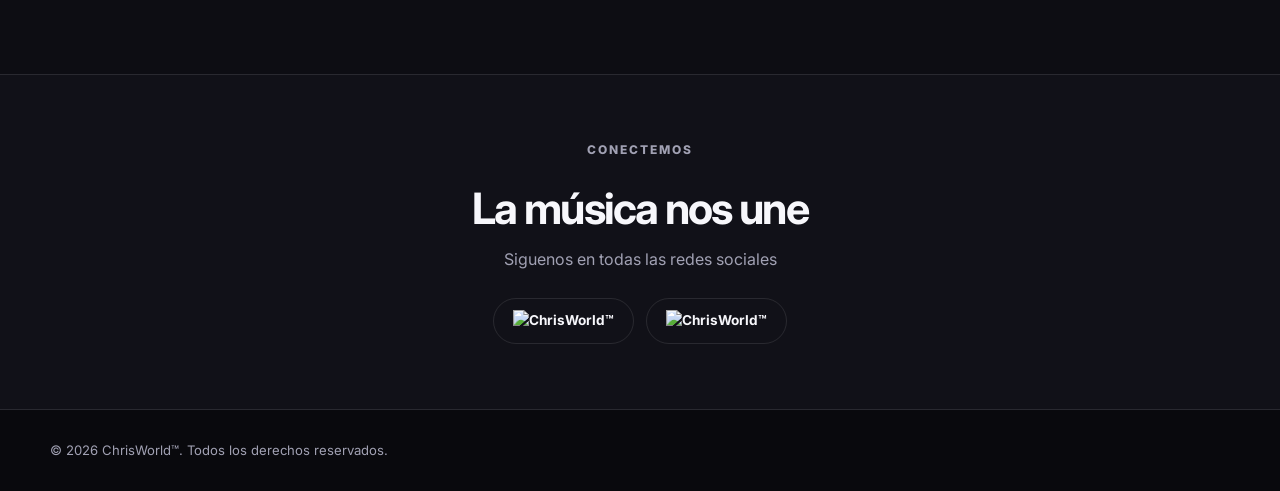
==== commit 5019ca98: "Update video button for Marshmello - Happier Replaced a video button for 'TheFatRat - Fire' with a n" ====
--- a/index.html
+++ b/index.html
@@ -1060,9 +1060,9 @@
               <span>Eiffel 65 - Blue</span>
             </button>
 
-            <button class="video-item" data-video="dWav3cn7fWU">
-              <img src="https://yamusicchris.github.io/yt.covers.ymc.com/dWav3cn7fWU.png" alt="Images embed for ChrisWorldTM" loading="lazy">
-              <span>TheFatRat - Fire</span>
+            <button class="video-item" data-video="rzM1QPwD6fU">
+              <img src="https://yamusicchris.github.io/yt.covers.ymc.com/rzM1QPwD6fU.png" alt="Images embed for ChrisWorldTM" loading="lazy">
+              <span>Marshmello - Happier ft. Ya! Music Chris</span>
             </button>
 
             <button class="video-item" data-video="HrcMdZ9bzQ0">
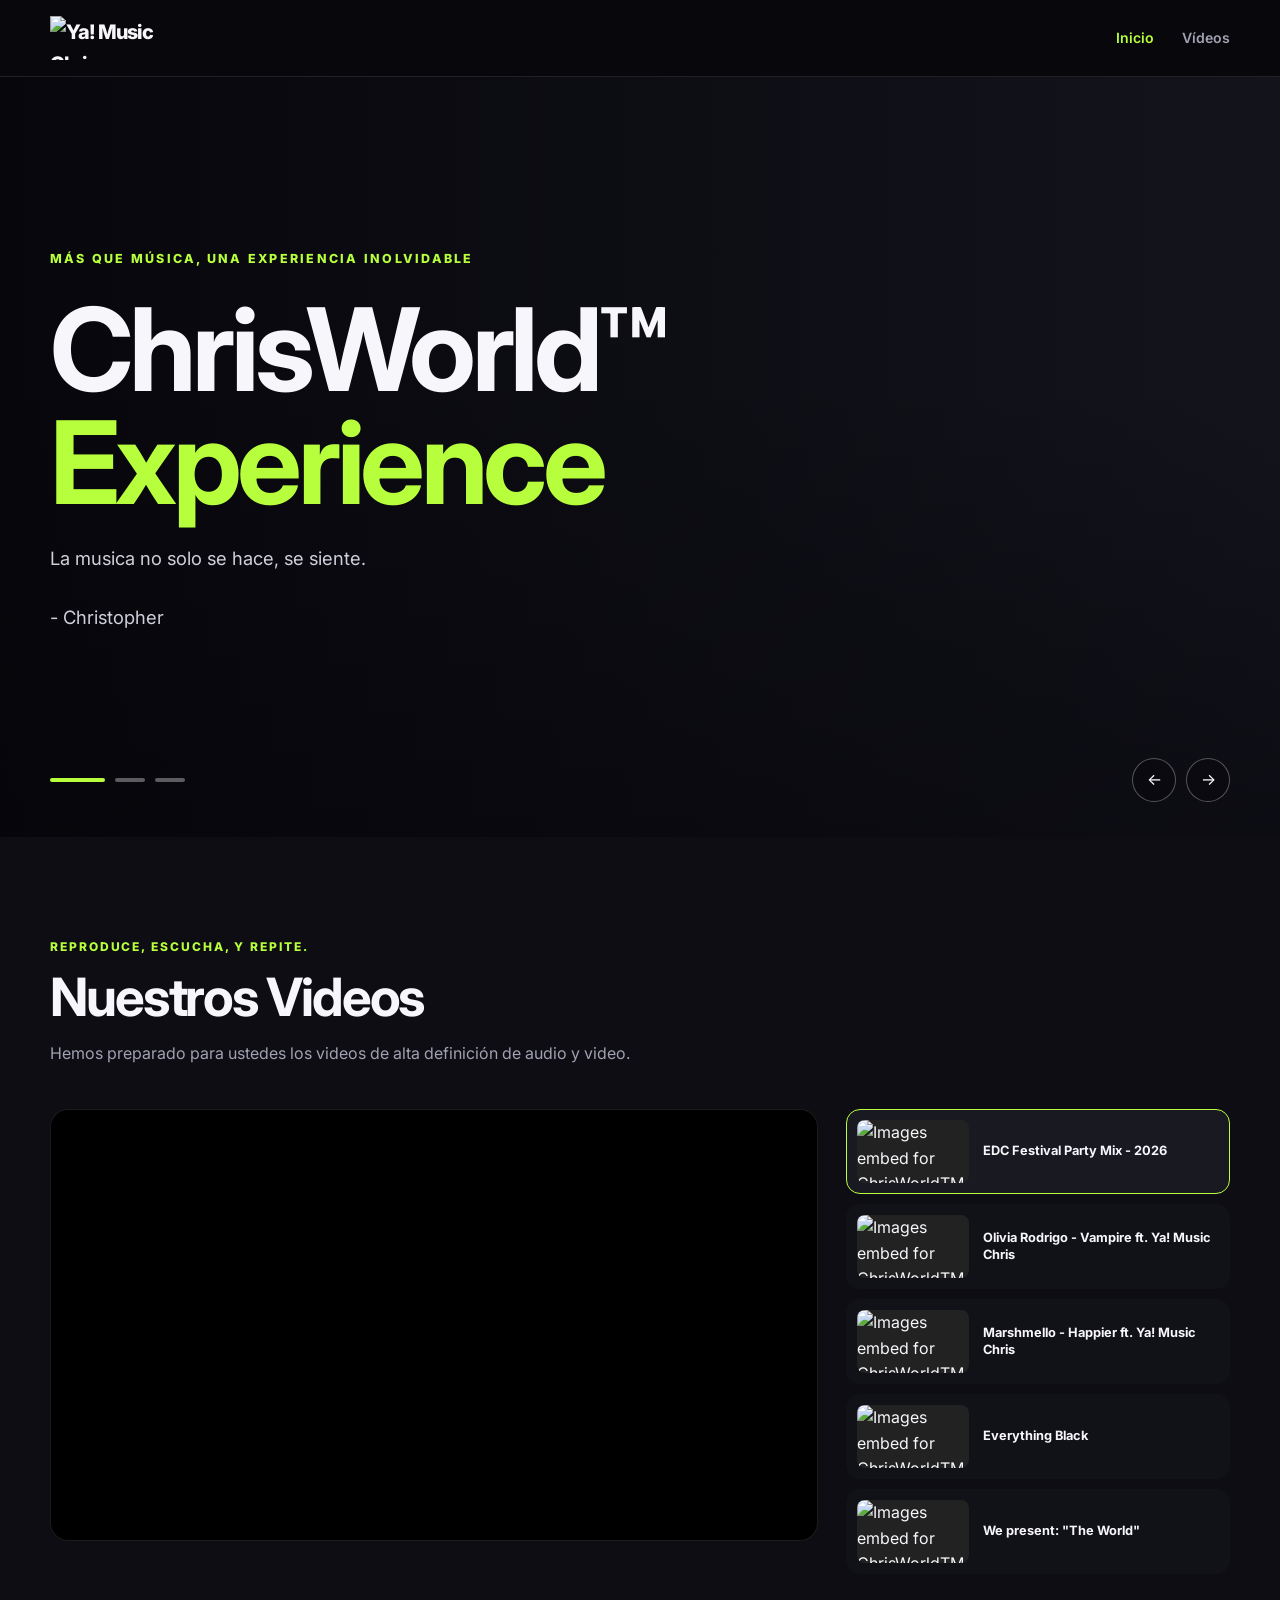
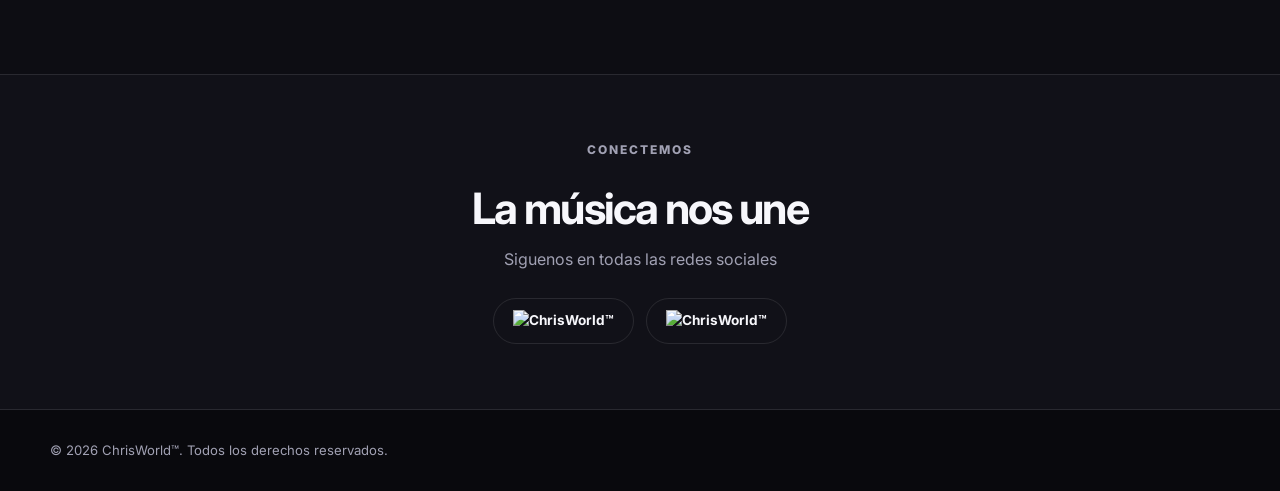
==== commit 1547583d: "Update video item with new data and image" ====
--- a/index.html
+++ b/index.html
@@ -1055,13 +1055,13 @@
               <span>EDC Festival Party Mix - 2026</span>
             </button>
 
-            <button class="video-item" data-video="AyefSDCP_jM">
-              <img src="https://yamusicchris.github.io/yt.covers.ymc.com/AyefSDCP_jM.png" alt="Images embed for ChrisWorldTM" loading="lazy">
-              <span>Eiffel 65 - Blue</span>
+            <button class="video-item" data-video="3va48rp9fcY">
+              <img src="https://yamusicchris.github.io/yt.covers.ymc.com/3va48rp9fcY.jpg" alt="Images embed for ChrisWorldTM" loading="lazy">
+              <span>Olivia Rodrigo - Vampire ft. Ya! Music Chris</span>
             </button>
 
             <button class="video-item" data-video="rzM1QPwD6fU">
-              <img src="https://yamusicchris.github.io/yt.covers.ymc.com/rzM1QPwD6fU.png" alt="Images embed for ChrisWorldTM" loading="lazy">
+              <img src="https://yamusicchris.github.io/yt.covers.ymc.com/rzM1QPwD6fU.jpg" alt="Images embed for ChrisWorldTM" loading="lazy">
               <span>Marshmello - Happier ft. Ya! Music Chris</span>
             </button>
 
